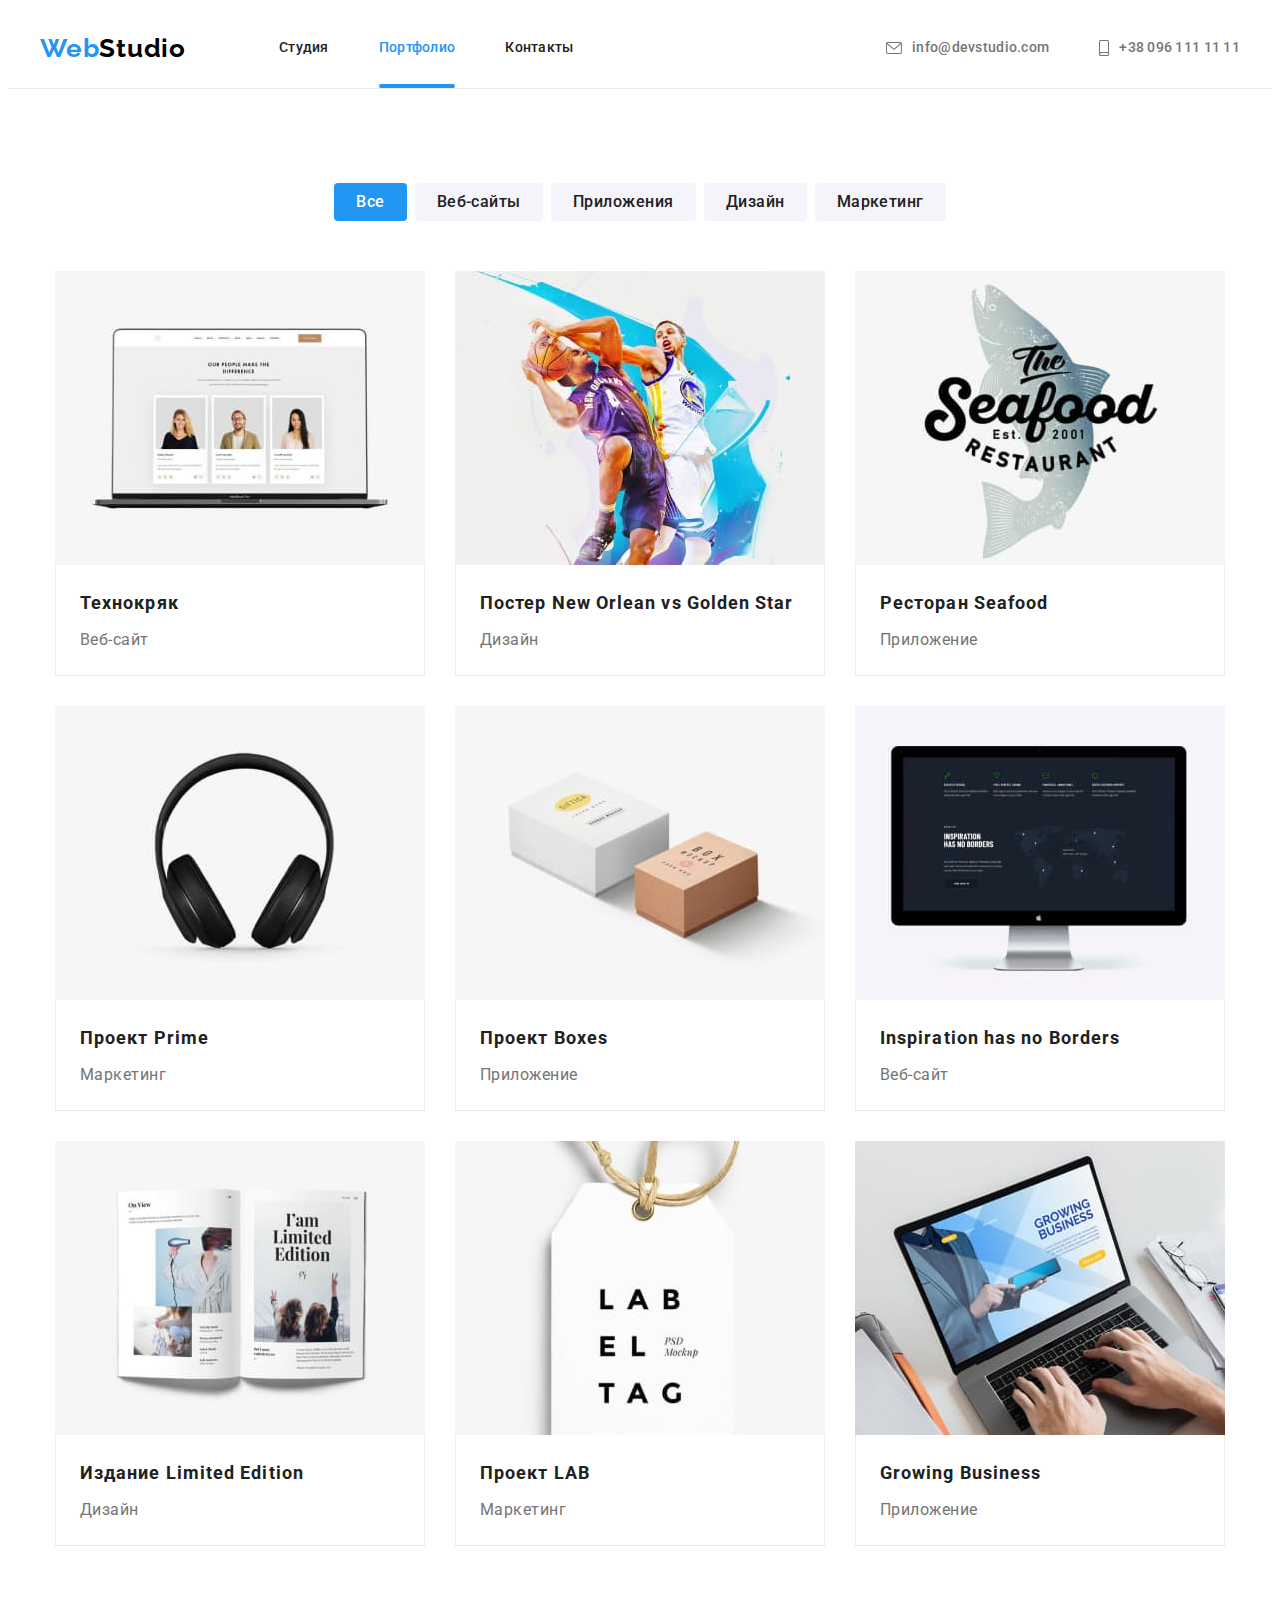
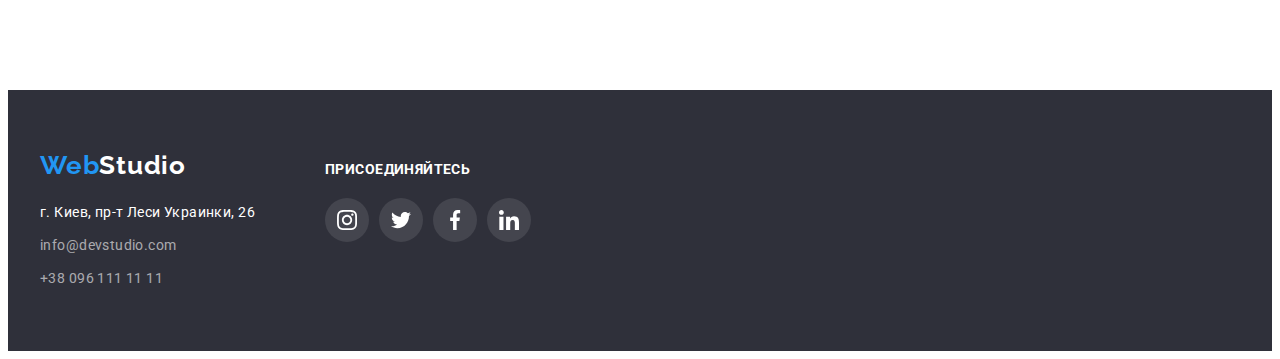
==== portfolio.html @ a855c4d9 "Initial commit" ====
<!DOCTYPE html>
<html lang="ru">
<head>
    <meta charset="UTF-8">
    <meta http-equiv="X-UA-Compatible" content="IE=edge">
    <meta name="viewport" content="width=device-width, initial-scale=1.0">
    <title>Document</title>
    <link rel="preconnect" href="https://fonts.googleapis.com">
<link rel="preconnect" href="https://fonts.gstatic.com" crossorigin>
<link href="https://fonts.googleapis.com/css2?family=Raleway:wght@700&family=Roboto:wght@400;500;700;900&display=swap" rel="stylesheet">
<link rel="stylesheet" href="https://cdnjs.cloudflare.com/ajax/libs/modern-normalize/1.1.0/modern-normalize.min.css"
    integrity="sha512-wpPYUAdjBVSE4KJnH1VR1HeZfpl1ub8YT/NKx4PuQ5NmX2tKuGu6U/JRp5y+Y8XG2tV+wKQpNHVUX03MfMFn9Q=="
    crossorigin="anonymous" referrerpolicy="no-referrer" />

<link rel="stylesheet" href="./css/styles.css">
</head>
<body>
    <header class="header">
        <div class="container header-container">
            <a href="" class="logo-up link">Web<span class="header-logo">Studio</span></a>
            <nav class="navigation">
                <ul class="list-item list">
                    <li class="item">
                        <a class="nav-link link next" href="./index.html">Студия</a>
                    </li>
                    <li class="item">
                        <a class="nav-link link current" href="./portfolio.html">Портфолио</a>
                    </li>
                    <li class="item">
                        <a class="nav-link link next" href="">Контакты</a>
                    </li>
                </ul>
            </nav>
            <ul class="nav-list list">
                <li class="contacts-list">
                    <a class="nav-contact" href="mailto:info@devstudio.com">
                        <svg class="contacts-icon" width="16" height="12">
                            <use href="./images/icons.svg#icon-envelope">
                            </use>
                        </svg>
                        info@devstudio.com
                    </a>
                </li>
                <li class="contacts-list">
                    <a class="nav-contact" href="tel:+380961111111">
                        <svg class="contacts-icon" width="10" height="16">
                            <use href="./images/icons.svg#icon-smartphone">
                            </use>
                        </svg>
                        +38 096 111 11 11
                    </a>
                </li>
            </ul>
        </div>
</header>
<main>

    <!-- кнопки фильтра -->

    <section class="filter">
<div class="container portfolio-container">
    <h1 class="visually-hidden">фильтр</h1>
    <ul class="filter-list list filter-portfolio">
        <li class="filter-item link">
            <button class="filter-button button-active" type="button">Все</button>
        </li>
        <li class="filter-item link">
            <button class="filter-button" type="button">Веб-сайты</button>
        </li>
        <li class="filter-item link">
            <button class="filter-button" type="button">Приложения</button>
        </li>
        <li class="filter-item link">
            <button class="filter-button" type="button">Дизайн</button>
        </li>
        <li class="filter-item link">
            <button class="filter-button" type="button">Маркетинг</button>
        </li>
    </ul>
    <ul class="work-examples-list list filter-portfolio">
        <li class="examples-item link">
            <a class="work-link" href="">
            <div class="img-over">
            <img class="img-example" src="./images/portfolio/img-tehnokryak.jpg" alt="Технокряк" width="370"
                height="294">
                <div class="cont-overlay">
                <p class="text-overlay">Ресурс предлагает комплексные предложения с разным уровнем функционала и сервисов. Все это позволит посетителю получить
                исчерпывающие сведения о компании или частном лице.</p>
                </div>
                </div>
            <div class="work-name">
                <h2 class="header-example">Технокряк</h2>
                <p class="text-example">Веб-сайт</p>
            </div>
            </a>
        </li>
        <li class="examples-item link">
            <a class="work-link" href="">
                <div class="img-over">
            <img class="img-example" src="./images/portfolio/img-poster.jpg" alt="Постер New Orlean vs Golden Star"
                width="370" height="294">
                <div class="cont-overlay">
                    <p class="text-overlay">Ресурс предлагает комплексные предложения с разным уровнем функционала и сервисов. Все это
                        позволит посетителю получить
                        исчерпывающие сведения о компании или частном лице.</p>
                </div>
                </div>
            <div class="work-name">
                <h2 class="header-example">Постер New Orlean vs Golden Star</h2>
                <p class="text-example">Дизайн</p>
            </div>
            </a>
        </li>
        <li class="examples-item link">
            <a class="work-link" href="">
                <div class="img-over">
            <img class="img-example" src="./images/portfolio/img-seafood.jpg" alt="Ресторан Seafood" width="370"
                height="294">
                <div class="cont-overlay">
                    <p class="text-overlay">Ресурс предлагает комплексные предложения с разным уровнем функционала и сервисов. Все это
                        позволит посетителю получить
                        исчерпывающие сведения о компании или частном лице.</p>
                </div>
                </div>
            <div class="work-name">
                <h2 class="header-example">Ресторан Seafood</h2>
                <p class="text-example">Приложение</p>
            </div>
            </a>
        </li>
        <li class="examples-item link">
            <a class="work-link" href="">
                <div class="img-over">
            <img class="img-example" src="./images/portfolio/img-prime.jpg" alt="Проект Prime" width="370" height="294">
            <div class="cont-overlay">
                <p class="text-overlay">Ресурс предлагает комплексные предложения с разным уровнем функционала и сервисов. Все это
                    позволит посетителю получить
                    исчерпывающие сведения о компании или частном лице.</p>
            </div>
            </div>
            <div class="work-name">
                <h2 class="header-example">Проект Prime</h2>
                <p class="text-example">Маркетинг</p>
            </div>
            </a>
        </li>
        <li class="examples-item link">
            <a class="work-link" href="">
                <div class="img-over">
            <img class="img-example" src="./images/portfolio/img-boxes.jpg" alt="Проект Boxes" width="370" height="294">
            
            <div class="cont-overlay">
                <p class="text-overlay">Ресурс предлагает комплексные предложения с разным уровнем функционала и сервисов. Все это
                    позволит посетителю получить
                    исчерпывающие сведения о компании или частном лице.</p>
            </div>
            </div>
            <div class="work-name">
                <h2 class="header-example">Проект Boxes</h2>
                <p class="text-example">Приложение</p>
            </div>
            </a>
        </li>
        <li class="examples-item link">
            <a class="work-link" href="">
                <div class="img-over">
            <img class="img-example" src="./images/portfolio/img-inspirationhasnoborders.jpg"
                alt="Inspiration has no Borders" width="370" height="294">
            <div class="cont-overlay">
                <p class="text-overlay">Ресурс предлагает комплексные предложения с разным уровнем функционала и сервисов. Все это
                    позволит посетителю получить
                    исчерпывающие сведения о компании или частном лице.</p>
            </div>
            </div>
                <div class="work-name">
                <h2 class="header-example">Inspiration has no Borders</h2>
                <p class="text-example">Веб-сайт</p>
            </div>
            </a>
        </li>
        <li class="examples-item link">
            <a class="work-link" href="">
                <div class="img-over">
            <img class="img-example" src="./images/portfolio/img-limitededition.jpg" alt="НИздание Limited Edition"
                width="370" height="294">
            <div class="cont-overlay">
                <p class="text-overlay">Ресурс предлагает комплексные предложения с разным уровнем функционала и сервисов. Все это
                    позволит посетителю получить
                    исчерпывающие сведения о компании или частном лице.</p>
            </div>
            </div>
                <div class="work-name">
                <h2 class="header-example">Издание Limited Edition</h2>
                <p class="text-example">Дизайн</p>
            </div>
            </a>
        </li>
        <li class="examples-item link">
            <a class="work-link" href="">
                <div class="img-over">
            <img class="img-example" src="./images/portfolio/img-lab.jpg" alt="Проект LAB" width="370" height="294">
            <div class="cont-overlay">
                <p class="text-overlay">Ресурс предлагает комплексные предложения с разным уровнем функционала и сервисов. Все это
                    позволит посетителю получить
                    исчерпывающие сведения о компании или частном лице.</p>
            </div>
            </div>
            <div class="work-name">
                <h2 class="header-example">Проект LAB</h2>
                <p class="text-example">Маркетинг</p>
            </div>
            </a>
        </li>
        <li class="examples-item link">
            <a class="work-link" href="">
                <div class="img-over">
            <img class="img-example" src="./images/portfolio/img-growingbusiness.jpg" alt="Growing Business" width="370"
                height="294">
            <div class="cont-overlay">
                <p class="text-overlay">Ресурс предлагает комплексные предложения с разным уровнем функционала и сервисов. Все это
                    позволит посетителю получить
                    исчерпывающие сведения о компании или частном лице.</p>
            </div>
            </div>
                <div class="work-name">
                <h2 class="header-example">Growing Business</h2>
                <p class="text-example">Приложение</p>
            </div>
            </a>
        </li>
    </ul>
</div>
    </section>  
</main>  
<footer class="logo-contacts">
    <div class="container footer-container">
        <div class="footer-block">
            <a href="" class="logo-down link">Web<span class="footer-logo">Studio</span> </a>
            <address class="footer-address">
                <ul class="footer-contacts">
                    <li class="address-link">
                        <a class="contacts-link link" href="https://goo.gl/maps/XvVAJL7zwZZcy64VA" target="_blank"
                            rel="noopener nofollow noreferrer">г. Киев, пр-т Леси Украинки, 26</a>
                    </li>
                    <li class="address-link">
                        <a class="contacts-list link" href="mailto:info@devstudio.com">info@devstudio.com</a>
                    </li>
                    <li class="address-link">
                        <a class="contacts-list link" href="tel:+380961111111">+38 096 111 11 11</a>
                    </li>
                </ul>
            </address>
        </div>
        <div class="socials-footer">
            <h2 class="footer-title">присоединяйтесь</h2>
            <ul class="footer-socials list">
                <li class="footer-socials-item">
                    <a class="footer-socials-link link" href="" target="_blank" rel="noopener noreferrer"
                        aria-label="иконка Instagram">
                        <svg class="footer-socials-icon" width="20" height="20">
                            <use href="./images/icons.svg#icon-instagram">
                            </use>
                        </svg>
                    </a>
                </li>
                <li class="footer-socials-item">
                    <a class="footer-socials-link link" href="" target="_blank" rel="noopener noreferrer"
                        aria-label="иконка Twitter">
                        <svg class="footer-socials-icon" width="20" height="20">
                            <use href="./images/icons.svg#icon-twitter">
                            </use>
                        </svg>
                    </a>
                </li>
                <li class="footer-socials-item">
                    <a class="footer-socials-link link" href="" target="_blank" rel="noopener noreferrer"
                        aria-label="иконка Facebook">
                        <svg class="footer-socials-icon" width="20" height="20">
                            <use href="./images/icons.svg#icon-facebook">
                            </use>
                        </svg>
                    </a>
                </li>
                <li class="footer-socials-item">
                    <a class="footer-socials-link link" href="" target="_blank" rel="noopener noreferrer"
                        aria-label="иконка Linkedin">
                        <svg class="footer-socials-icon" width="20" height="20">
                            <use href="./images/icons.svg#icon-linkedin">
                            </use>
                        </svg>
                    </a>
                </li>
            </ul>
        </div>
    </div>
</footer>
</body>
</html>
---- css/styles.css ----
:root {
--main-font:'Roboto', sans-serif;
--secondary-font: 'Raleway', sans-serif;

/* text colors */
--main-txt-cl:#757575;
--secondary-txt-cl:#212121;
--accent-txt-cl: #2196F3; 
--next1-txt-cl: #000000;
--next2-txt-cl: #FFFFFF;
--next3-txt-cl:#212121;
--next4-txt-cl: #AFB1B8;

/* bacground colors */ 

--main-bg-cl: #ffffff;
--secondary-bg-cl: #2f303a;
--accent-bg-cl: #2196F3;
--next1-bg-cl:#F5F4FA;
--new-secondary-bg-cl:#C4C4C4;

--border-cl:#ECECEC;
}
/* Главная */
body {
    font-family: var(--main-font);
    font-size: 14px;
    letter-spacing: 0.03em;
    color: var(--main-txt-cl);
    background-color:var(--main-bg-cl)
}
h1,
h2,
h3,
p{
    margin: 0;
}
img{
    display: block;
    max-width: 100%;
    height: auto;
}
address {
    font-style: normal;
}

.visually-hidden {
    position: absolute;
    width: 1px;
    height: 1px;
    margin: -1px;
    border: 0;
    padding: 0;

    white-space: nowrap;
    clip-path: inset(100%);
    clip: rect(0 0 0 0);
    overflow: hidden;
}
.container {
    width: 1200px;
    padding-left: 15px;
    padding-right: 15px;
    margin: 0 auto;
}
.section{
    padding-top: 94px;
    padding-bottom: 94px;
}
.list {
    list-style: none;
    padding-left: 0;
    margin: 0;
}
.link {
    text-decoration: none;
    color: inherit;
    /* transition: color 250ms cubic-bezier(0.4, 0, 0.2, 1); */
}
.work-description{
    padding-top: 0;
}
/* навигация */

.header-container {
    display: flex;
    align-items: center;
}
.header-logo {
    font-family: var(--secondary-font);
    font-weight: 700;
    font-size: 26px;
    line-height: 1.19;
    letter-spacing: 0.03em;

    color: var(--next1-txt-cl);
}
.logo-up {
    font-family: var(--secondary-font);
    font-weight: 700;
    font-size: 26px;
    line-height: 1.19;
    letter-spacing: 0.03em;
    margin-right: 93px;

    color: var(--accent-txt-cl);
}
.header {
    border-bottom: 1px solid var(--border-cl);
}
.list-item {
    display: flex;
}
.item {
    margin-right: 50px;
}
.item:last-child {
    margin-right: 0;
}
.nav-link {
    display: block;
    padding-top: 32px;
    padding-bottom: 32px;
    font-weight: 500;
    font-size: 14px;
    line-height: 1.14;
    letter-spacing: 0.02em;
    
    color: var(--secondary-txt-cl);
    transition: color 250ms cubic-bezier(0.4, 0, 0.2, 1);
}
.next {
    display: block;
    position: relative;
}
.next::after {
    content: "";

    position: absolute;
    left: 0;
    bottom: 0;
    display: block;
    width: 100%;
    height: 4px;
    border-radius: 2px;
    background-color: var(--accent-bg-cl);
    opacity: 0;
    transition: opacity 500ms cubic-bezier(0.4, 0, 0.2, 1);
}
.next:hover::after,
.next:focus::after {
    opacity: 1;
    
}
.current {
    position: relative;
    color: var(--accent-txt-cl);
}
.current::after {
    content: "";
    border-radius: 2px;
    position: absolute;
    left: 0;
    bottom: 0;
    display: block;
    width: 100%;
    height: 4px;
    background-color: var(--accent-bg-cl);
    transition: opacity 250ms cubic-bezier(0.4, 0, 0.2, 1);
}
.link:hover,
.link:focus {
    color: var(--accent-txt-cl);
}
.nav-list{
    display: flex;
    margin-left: auto;
}
.contacts-list {
    margin-right: 50px;
}
.contacts-list:last-child {
    margin-right: 0;
}
.nav-contact:hover,
.nav-contact:focus {
    color: var(--accent-txt-cl);
}
.nav-contact {
    display: flex;
    padding-top: 32px;
    padding-bottom: 32px;
    text-decoration: none;
    font-weight: 500;
    font-size: 14px;
    line-height: 1.14;
    letter-spacing: 0.02em;
    align-items: center;

    color: var(--main-txt-cl);
    transition: color 250ms cubic-bezier(0.4, 0, 0.2, 1);
}
.contacts-icon {
    display: flex;
    align-items: center;
    fill: currentColor;
    margin-right: 10px;
}

/* основная часть */
/* hero */
.hero {
    background-color: var(--new-secondary-bg-cl);
    padding-top: 200px;
    padding-bottom: 200px;
    max-width: 1600px;
    min-height: 600px;
    margin-left: auto;
    margin-right: auto;
    background-image: linear-gradient(
        to right,
        rgba(47, 48, 58, 0.4), 
        rgba(47, 48, 58, 0.4)
    ),
    url("../images/hero.jpg");
    background-repeat: no-repeat;
    background-position: center;
    background-size: cover;
}
.title-first {
    margin: 0 auto;
    margin-bottom: 30px;
    width: 696px;
    font-weight: 900;
    font-size: 44px;
    line-height: 1.36;
    text-align: center;
    letter-spacing: 0.06em;
    text-transform: uppercase;

    color: var(--next2-txt-cl);
}
.button {
    padding: 10px 32px;
    min-width: 200px;
    min-height: 50px;
    margin: 0 auto;
    border-radius: 4px;
    font-family: inherit;
    font-style: normal;
    font-weight: 700;
    font-size: 16px;
    line-height: 1.88;
    display: flex;
    align-items: center;
    text-align: center;
    letter-spacing: 0.06em;
    cursor: pointer;
    border: none;

    color: var(--next2-txt-cl);
    background-color: var(--accent-bg-cl);
    transition: background-color 250ms cubic-bezier(0.4, 0, 0.2, 1);
}
.button:hover,
.button:focus {
    background-color: #188CE8;
}
/* Модальное окно */

.backdrop {
    position: fixed;
    top: 0;
    left: 0;
    width: 100%;
    height: 100%;
    background-color: rgba(0, 0, 0, 0.2);
    opacity: 1;
    transition: opacity 250ms cubic-bezier(0.4, 0, 0.2, 1);
}
.backdrop.is-hidden{
    opacity: 0;
    pointer-events: none;
}
.modal {
    position: absolute;
    top: 50%;
    left: 50%;
    transform: translate(-50%, -50%) scale(1);
    width: 528px;
    height: 581px;
    background-color: var(--main-bg-cl);
    box-shadow: 0px 1px 3px rgba(0, 0, 0, 0.12), 0px 1px 1px rgba(0, 0, 0, 0.14), 0px 2px 1px rgba(0, 0, 0, 0.2);
    border-radius: 4px;
    padding: 40px; 
    margin: 0 auto; 
}
.modal-btn {
    position: absolute;
    top: 8px;
    right: 8px;
    display: flex;
    margin-left: auto;
    justify-content: center;
    align-items: center;
    width: 30px;
    height: 30px;
    border-radius: 50%;
    border: 1px solid rgba(0, 0, 0, 0.1);
    background-color: var(--main-bg-cl);
    cursor: pointer;
}
/* особенности */

.features-container {
    display: block;
}
.features-list {
    display: flex;
}
.features-item {
    margin-right: 30px;
}
.features-link {
    display: block;
    width: 270px;
    height: 120px;
    padding: 25px 100px 25px 100px;
    margin-bottom: 30px;
    background-color: var(--next1-bg-cl);
    border-radius: 4px;
}
.title-third {
    font-weight: 700;
    font-size: 14px;
    line-height: 1.14;
    letter-spacing: 0.03em;
    text-transform: uppercase;
    width: 270px;
    margin-bottom: 10px;

    color: var(--secondary-txt-cl);
}
.features-text {
    font-size: 14px;
    line-height: 1.71;
    letter-spacing: 0.03em;
    color: var(--main-txt-cl);
}
.features-item:last-child {
    margin-right: 0;
}

/* виды работ */

.work {
    margin-bottom: 50px;
    font-weight: 700;
    font-size: 36px;
    line-height: 1.17;
    text-align: center;
    letter-spacing: 0.03em;

    color: var(--secondary-txt-cl);
}
.work-container {
    display: block;
}
.work-list {
    display: flex;
}
.work-item {
    position: relative;
    margin-right: 30px;
}
.work-item:last-child {
    margin-right: 0;
}
.product {
    display: flex;
    font-weight: 700;
    line-height: 1.14;
    justify-content: center;
    align-items: center;
    text-transform: uppercase;

    color: var(--next2-txt-cl);
    background-color: rgba(47, 48, 58, 0.8);

    position: absolute;
    left: 0;
    bottom: 0;
    width: 100%;
    height: 70px;
}

/* команда */


.team-list {
    display: flex;
}
.team-item:last-child {
    margin-right: 0;
}
.team-item .team-name {
    padding: 30px 32px;
}
.employees {
    background-color: var(--next1-bg-cl);
}
.team {
    font-weight: 700;
    font-size: 36px;
    line-height: 1.17;
    text-align: center;
    letter-spacing: 0.03em;
    margin-bottom: 50px;

    color: var(--secondary-txt-cl);
}
.title-item {
    font-weight: 500;
    font-size: 16px;
    line-height: 1.19;
    text-align: center;
    letter-spacing: 0.03em;
    margin-bottom: 10px;

    color: var(--secondary-txt-cl);
}
.team-text {
    font-size: 16px;
    line-height: 1.19;
    text-align: center;
    letter-spacing: 0.03em;
    margin-bottom: 16px;
    color: var(--main-txt-cl);
}
.team-item {
    background-color: var(--main-bg-cl);
    box-shadow: 0px 1px 3px rgba(0, 0, 0, 0.12),
    0px 1px 1px rgba(0, 0, 0, 0.14),
    0px 2px 1px rgba(0, 0, 0, 0.2);
    border-radius: 0px 0px 4px 4px;
    margin-right: 30px;
}
.socials {
    display: flex;
    justify-content: center;
    align-items: center;
}
.socials-link {
    display: flex;
    justify-content: center;
    align-items: center;
    width: 44px;
    height: 44px;
    background-color: inherit;
    border-radius: 50%;
    transition: background-color 250ms cubic-bezier(0.4, 0, 0.2, 1);
}
.socials-link:hover,
.socials-link:focus {
    background-color: var(--accent-bg-cl);
    fill: var(--next2-txt-cl);
}
.socials-item:not(:last-child) {
    margin-right: 10px;
}
.socials-icon {
    fill: var(--next4-txt-cl);
    transition: fill 250ms cubic-bezier(0.4, 0, 0.2, 1);
}
.socials-link:hover .socials-icon,
.socials-link:focus .socials-icon {
    fill: var(--next2-txt-cl);
}

/* < !-- Постоянные клиенты --> */


.regular-customers {
    font-weight: 700;
    font-size: 36px;
    line-height: 1.17;
    text-align: center;
    letter-spacing: 0.03em;
    margin-bottom: 50px;

    color: var(--next3-txt-cl);
}
.customer-list {
    display: flex;
    justify-content: space-between;
}
.customer-item {
    display: flex;
    margin-right: 30px;
    width: 170px;
    height: 92px;
    font-weight: 500;
    font-size: 5px;
    line-height: 1.2;
    justify-content: center;
    align-items: center;
    cursor: pointer;

    color: var(--next4-txt-cl);
    border: 1px solid var(--next4-txt-cl);
    background-color: var(--main-bg-cl);
    border-radius: 4px;
    transition: border-color 250ms cubic-bezier(0.4, 0, 0.2, 1);
}
.customer-link {
    display: flex;
    padding: 16px 32px;
    color: var(--main-txt-cl);
}
.customer-item:hover,
.customer-item:focus {
    border-color: var(--accent-txt-cl);
}
.customer-link:hover .customer-icon,
.customer-link:focus .customer-icon {
    fill: var(--accent-txt-cl);
}
.customer-item:last-child {
    margin-right: 0;
}
.customer-icon {
    fill: var(--next4-txt-cl);
    transition: fill 250ms cubic-bezier(0.4, 0, 0.2, 1);
}


/* футер */

.footer-container {
    display: flex;
    align-items: baseline;
}
.logo-contacts {
    padding-top: 60px;
    padding-bottom: 60px;
    background-color: var(--secondary-bg-cl);
}
.footer-block {
    display: inline-block;
    margin-right: 70px;
}
.logo-down {
    margin-bottom: 20px;
    display: inline-block;
    font-family: var(--secondary-font);
    font-weight: 700;
    font-size: 26px;
    line-height: 1.19;
    letter-spacing: 0.03em;

    color: var(--accent-txt-cl);
}
.footer-logo {
    font-family: var(--secondary-font);
    font-weight: 700;
    font-size: 26px;
    line-height: 1.19;
    letter-spacing: 0.03em;

    color: var(--next2-txt-cl);
}
.footer-contacts {
    padding: 0;
    margin: 0;
    list-style: none;
}
.address-link {
    margin-bottom: 9px;
}
.address-link:last-child {
    margin-bottom: 0px;
}
.contacts-link {
    font-size: 14px;
    line-height: 1.71;
    letter-spacing: 0.03em;

    color: var(--next2-txt-cl);
    transition: color 250ms cubic-bezier(0.4, 0, 0.2, 1);
}
.contacts-list {
    font-size: 14px;
    line-height: 1.71;
    letter-spacing: 0.03em;

    color: rgba(255, 255, 255, 0.6);
    transition: color 250ms cubic-bezier(0.4, 0, 0.2, 1);
}
.socials-footer {
    display: inline-block;
    align-items: baseline;
}
.footer-title {
    font-weight: 700;
    font-size: 14px;
    line-height: 1.14;
    letter-spacing: 0.03em;
    text-transform: uppercase;
    margin-bottom: 20px;

    color: var(--next2-txt-cl);
}
.footer-socials {
    display: flex;
}
.footer-socials-link {
    display: flex;
    justify-content: center;
    align-items: center;
    width: 44px;
    height: 44px;
    background-color:rgba(255, 255, 255, 0.1);
    border-radius: 50%;
    transition: background-color 250ms cubic-bezier(0.4, 0, 0.2, 1);
}
.footer-socials-link:hover,
.footer-socials-link:focus {
    background-color: var(--accent-bg-cl);
}
.footer-socials-item:not(:last-child) {
    margin-right: 10px;
}
.footer-socials-icon {
    fill: var(--next2-txt-cl);
    transition: fill 250ms cubic-bezier(0.4, 0, 0.2, 1);
}
.footer-socials-link:hover .footer-socials-icon,
.footer-socials-link:focus .footer-socials-icon {
    fill: var(--next2-txt-cl);
}

/* Portfolio */

.portfolio-container {
    display: block;
}

/* кнопки фильтра */

.filter-button {
    font-family: inherit;
    font-style: normal;
    font-weight: 500;
    font-size: 16px;
    line-height: 1.63;
    text-align: center;
    letter-spacing: 0.03em;

    color: var(--secondary-txt-cl);
    background-color: var(--next1-bg-cl);
    cursor: pointer;
    padding: 6px 22px;
    border: none;
    border-radius: 4px;
    transition: background-color 250ms cubic-bezier(0.4, 0, 0.2, 1), color 250ms cubic-bezier(0.4, 0, 0.2, 1), box-shadow 250ms cubic-bezier(0.4, 0, 0.2, 1);
}
.filter-button:hover,
.filter-button:focus {
    background-color: var(--accent-bg-cl);
    color: #FFFFFF;
    box-shadow: 0px 3px 1px rgba(0, 0, 0, 0.1), 0px 1px 2px rgba(0, 0, 0, 0.08), 0px 2px 2px rgba(0, 0, 0, 0.12);
}
.button-active {
    background-color: var(--accent-bg-cl);
    color: var(--next2-txt-cl);
}
.filter{
    padding-top: 94px;
    padding-bottom: 94px;
}
.filter-portfolio{
    display: flex;
    margin-bottom: 50px;
    justify-content: center;
}
.filter .filter-item{
    margin-right: 8px;
}
.filter .filter-item:last-child {
    margin-right: 0;
}

/* примеры работ */

.filter .work-examples-list {
    display: flex;
    flex-wrap: wrap;
}
.work-link {
    display: block;
    text-decoration: none;
    box-shadow: none;
    transition: box-shadow 250ms cubic-bezier(0.4, 0, 0.2, 1);
}
.work-link:hover,
.work-link:focus {
    box-shadow: 0px 1px 1px rgba(0, 0, 0, 0.12), 0px 4px 4px rgba(0, 0, 0, 0.06), 1px 4px 6px rgba(0, 0, 0, 0.16);
}
.img-over {
    position: relative;
    overflow: hidden;
}
.cont-overlay {
    position: absolute;
    width: 100%;
    height: 100%;
    padding: 63px 24px;
    top: 0;
    left: 0;
    background-color: rgba(33, 150, 243, 0.9);
    transform: translateY(100%);
    transition: transform 250ms cubic-bezier(0.4, 0, 0.2, 1);
}
.work-link:hover .cont-overlay,
.work-link:focus .cont-overlay {
    transform: translateY(0);
}
.text-overlay {
    font-size: 18px;
    line-height: 1.56;
    letter-spacing: 0.03em;
    margin: 0;
    padding: 0;

    color: var(--next2-txt-cl);
}

.header-example {
    font-weight: 700;
    font-size: 18px;
    line-height: 2;
    letter-spacing: 0.06em;

    color: var(--secondary-txt-cl);
    margin-bottom: 4px;
}
.text-example {
    font-size: 16px;
    line-height: 1.88;
    letter-spacing: 0.03em;

    color: var(--main-txt-cl);
}
.examples-item {
    display: block;
    width: 370px;
    align-items: center;
    
    margin-right: 30px;
    margin-bottom: 30px;
    position: relative;
}
.work-name{
    padding: 20px 24px 20px 24px;
    border: 1px solid var(--border-cl);
    border-top: none;
    background-color: var(--main-bg-cl);
}
.examples-item:nth-of-type(3n) {
    margin-right: 0;
}
.examples-item:nth-last-child(-n+3){
    margin-bottom: 0;
}
.work-examples-list {
    flex-basis: calc((100% - 30px) / 3);
}
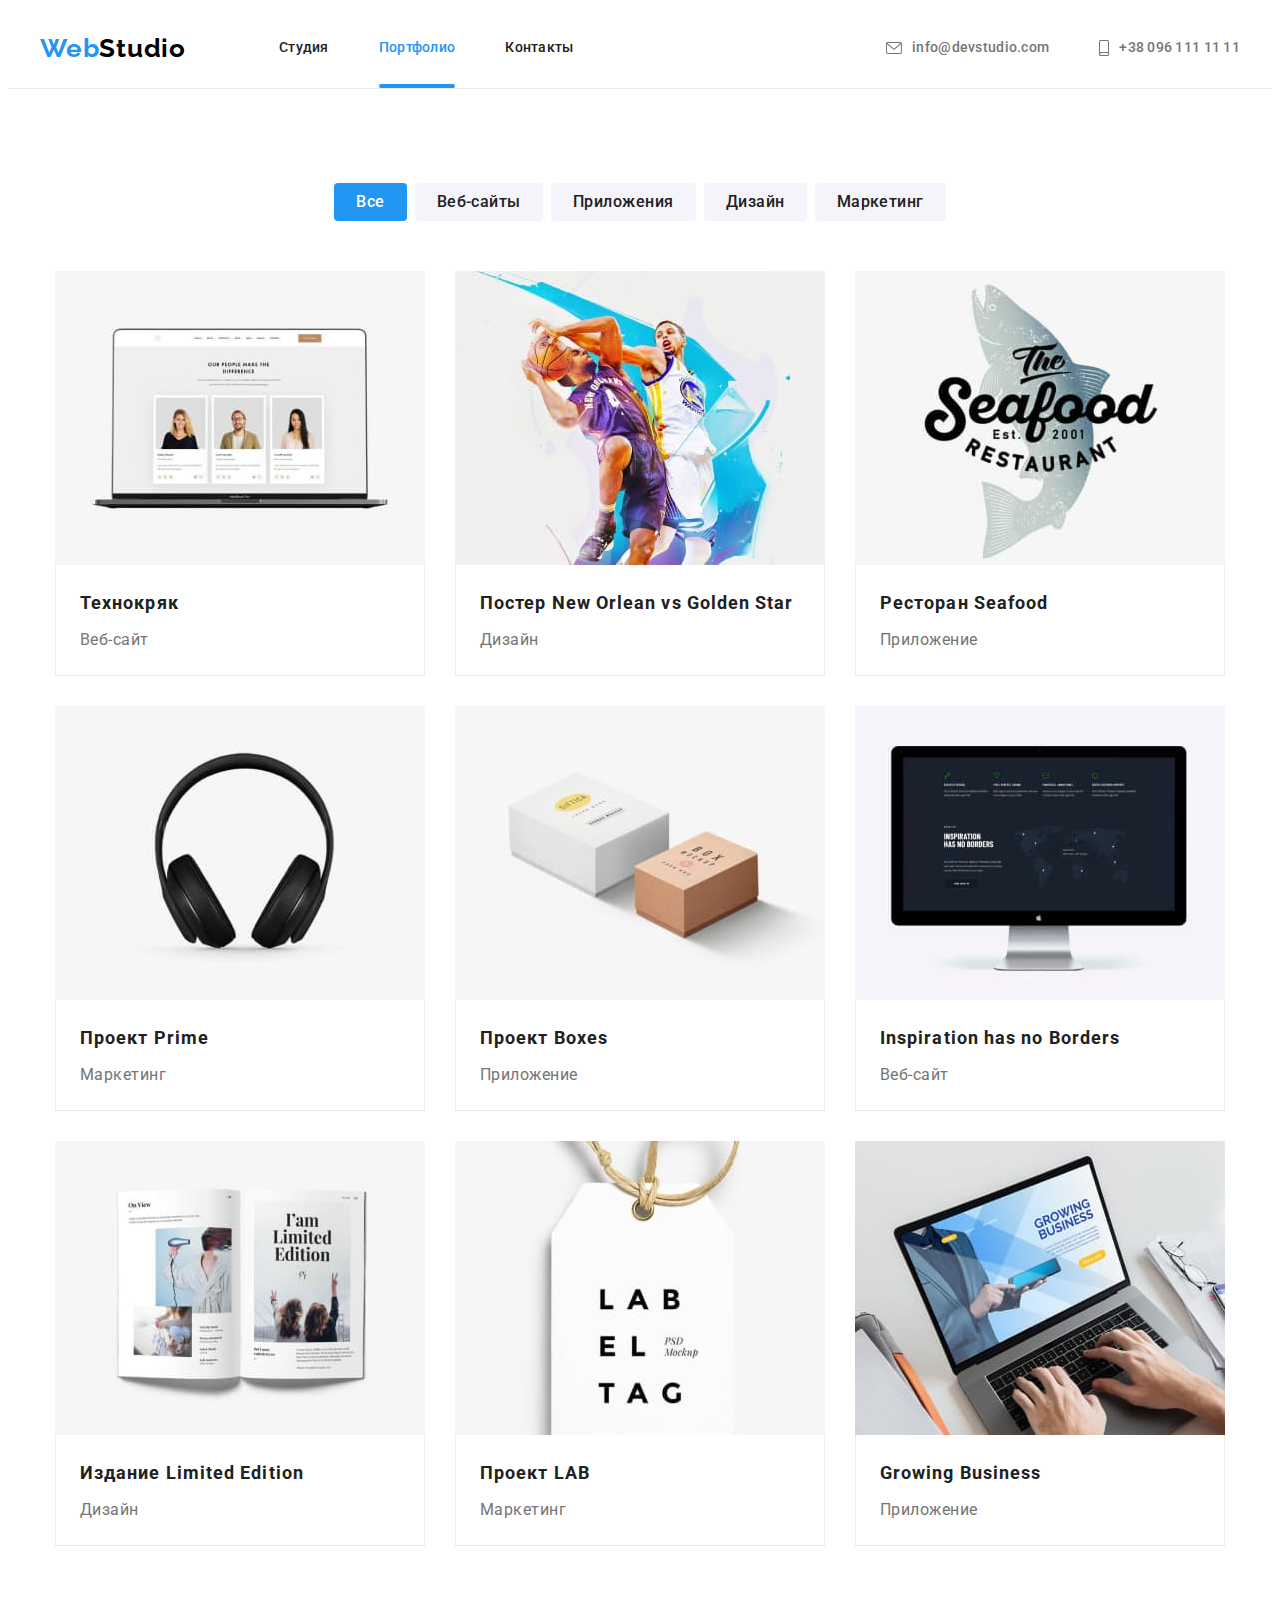
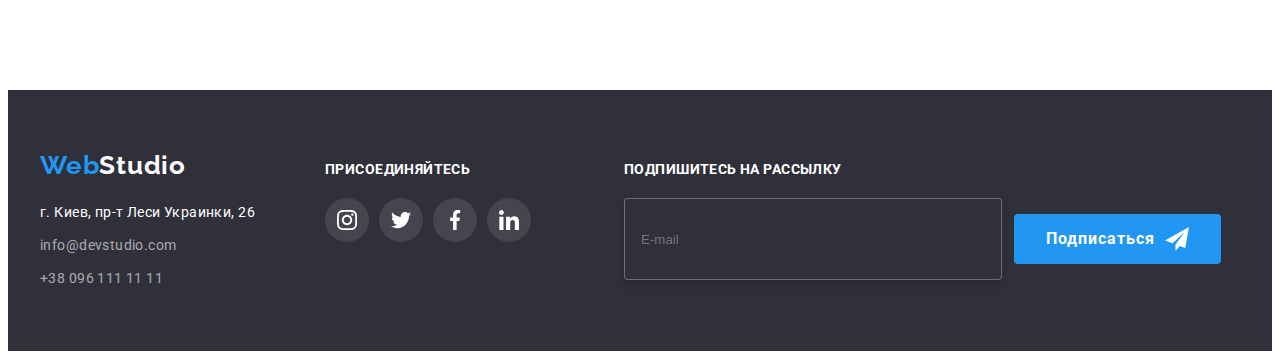
==== commit f1a6896c: "создано окно подписки в футере" ====
--- a/portfolio.html
+++ b/portfolio.html
@@ -292,6 +292,20 @@
                 </li>
             </ul>
         </div>
+        <form class="footer-form">
+            <h2 class="footer-title">Подпишитесь на рассылку</h2>
+            <div class="footer-email">
+                <label class="footer-label">
+                    <input class="footer-input" type="email" name="email" placeholder="E-mail" />
+                </label>
+                <button class="button" type="submit">Подписаться
+                    <svg class="footer-button-icon" width="24" height="24">
+                        <use href="./images/icons.svg#icon-icon-send">
+                        </use>
+                    </svg>
+                </button>
+            </div>
+        </form>
     </div>
 </footer>
 </body>
--- a/css/styles.css
+++ b/css/styles.css
@@ -75,7 +75,6 @@
 .link {
     text-decoration: none;
     color: inherit;
-    /* transition: color 250ms cubic-bezier(0.4, 0, 0.2, 1); */
 }
 .work-description{
     padding-top: 0;
@@ -254,6 +253,7 @@
     display: flex;
     align-items: center;
     text-align: center;
+    justify-content: center;
     letter-spacing: 0.06em;
     cursor: pointer;
     border: none;
@@ -309,7 +309,137 @@
     border: 1px solid rgba(0, 0, 0, 0.1);
     background-color: var(--main-bg-cl);
     cursor: pointer;
-}
+    transition: fill 250ms cubic-bezier(0.4, 0, 0.2, 1);
+}
+.modal-btn:hover .modal-icon,
+.modal-btn:focus .modal-icon {
+    fill: var(--accent-bg-cl);
+}
+.form {
+    width: 448px;
+    margin-left: auto;
+    margin-right: auto;
+}
+.form-title {
+    font-weight: 700;
+    font-size: 20px;
+    line-height: 1.15;
+    text-align: center;
+    letter-spacing: 0.03em;
+
+    color: var(--next3-txt-cl);
+    margin-bottom: 12px;
+}
+.form-field {
+    display: flex;
+    flex-direction: column;
+    margin-bottom: 20px;
+}
+.label-text {
+    width: 100%;
+    font-size: 12px;
+    line-height: 1.17;
+    letter-spacing: 0.01em;
+    color: var(--main-txt-cl);
+    margin-bottom: 4px;
+}
+.form-label {
+    display: flex;
+    flex-direction: column;
+    margin-bottom: 10px;
+}
+.form-input {
+    position: relative;
+    width: 100%;
+    margin: 0;
+    padding: 11px 42px;
+    font-family: inherit;
+    border-radius: 4px;
+    border: 1px solid rgba(33, 33, 33, 0.2);
+    cursor: pointer;
+    transition: border-color 250ms cubic-bezier(0.4, 0, 0.2, 1);
+}
+.input-box {
+    position: relative;
+    width: 100%;
+}
+.input-box:hover .form-input,
+.input-box:focus .form-input {
+    border-color: var(--accent-bg-cl);
+}
+.input-box:hover .form-icon,
+.input-box:focus .form-icon {
+    fill: var(--accent-bg-cl);
+}
+.form-icon {
+    position: absolute;
+    top: 50%;
+    left: 12px;
+    transform: translateY(-50%);
+    transition: fill 250ms cubic-bezier(0.4, 0, 0.2, 1);
+}
+.comment {
+    width: 100%;
+    height: 120px;
+    resize: none;
+    padding: 12px 16px;
+    font-family: inherit;
+    font-size: 14px;
+    line-height: 1.15;
+    letter-spacing: 0.01em;
+    border-radius: 4px;
+    border: 1px solid rgba(33, 33, 33, 0.2);
+    cursor: pointer;
+}
+.comment:not(:placeholder-shown) {
+    color: var(--main-txt-cl);
+}
+.form-input:focus,
+.form-input:hover,
+.comment:focus,
+.comment:hover {
+    border-color: var(--accent-bg-cl);
+    outline: 0;
+}
+.form-input:focus+.form-icon,
+.form-input:hover+.form-icon {
+    fill: var(--accent-bg-cl);
+}
+.form-checkbox {
+    margin-bottom: 30px;
+    display: flex;
+    justify-content: center;
+    align-items: center;
+    fill: var(--main-bg-cl);
+    background-size: contain;
+    background-origin: content-box;
+    transition: border-color 250ms cubic-bezier(0.4, 0, 0.2, 1);
+}
+.form-checkbox:hover .form-check {
+    border-color: var(--accent-bg-cl);
+}
+.checkbox {
+    -webkit-appearance: none;
+    -moz-appearance: none;
+    appearance: none;
+    position: absolute;
+}
+.form-check {
+    margin-right: 8px;
+    border: 3px solid var(--next3-txt-cl);
+    border-radius: 2px;
+}
+.checkbox:checked + .form-check {
+    background-color: var(--accent-bg-cl);
+    fill: var(--main-bg-cl);
+    background-size: contain;
+    background-origin: content-box;
+    border: none;
+}
+.checkbox-link {
+    color: var(--accent-txt-cl);
+}
+
 /* особенности */
 
 .features-container {
@@ -638,13 +768,52 @@
 .footer-socials-link:focus .footer-socials-icon {
     fill: var(--next2-txt-cl);
 }
+.footer-form {
+    margin-left: 93px;
+    display: inline-block;
+    align-items: baseline;
+}
+
+.footer-email {
+    display: flex;
+    justify-content: center;
+    align-items: center;
+}
+
+.footer-input {
+    padding-left: 16px;
+    padding-top: 15px;
+    padding-bottom: 15px;
+    margin-right: 12px;
+    width: 358px;
+    height: 50px;
+    background-color: var(--secondary-bg-cl);
+    color: rgba(255, 255, 255, 0.6);
+    border: 1px solid rgba(255, 255, 255, 0.3);
+    filter: drop-shadow(0px 4px 4px rgba(0, 0, 0, 0.15));
+    border-radius: 4px;
+    transition: border-color 250ms cubic-bezier(0.4, 0, 0.2, 1);
+    outline: 0;
+    cursor: pointer;
+}
+
+.footer-input:hover,
+.footer-input:focus {
+    border-color: var(--accent-bg-cl);
+}
+
+.footer-input:not(:placeholder-shown) {
+    color: var(--next2-txt-cl);
+}
+.footer-button-icon {
+    margin-left: 10px;
+}
 
 /* Portfolio */
 
 .portfolio-container {
     display: block;
 }
-
 /* кнопки фильтра */
 
 .filter-button {
